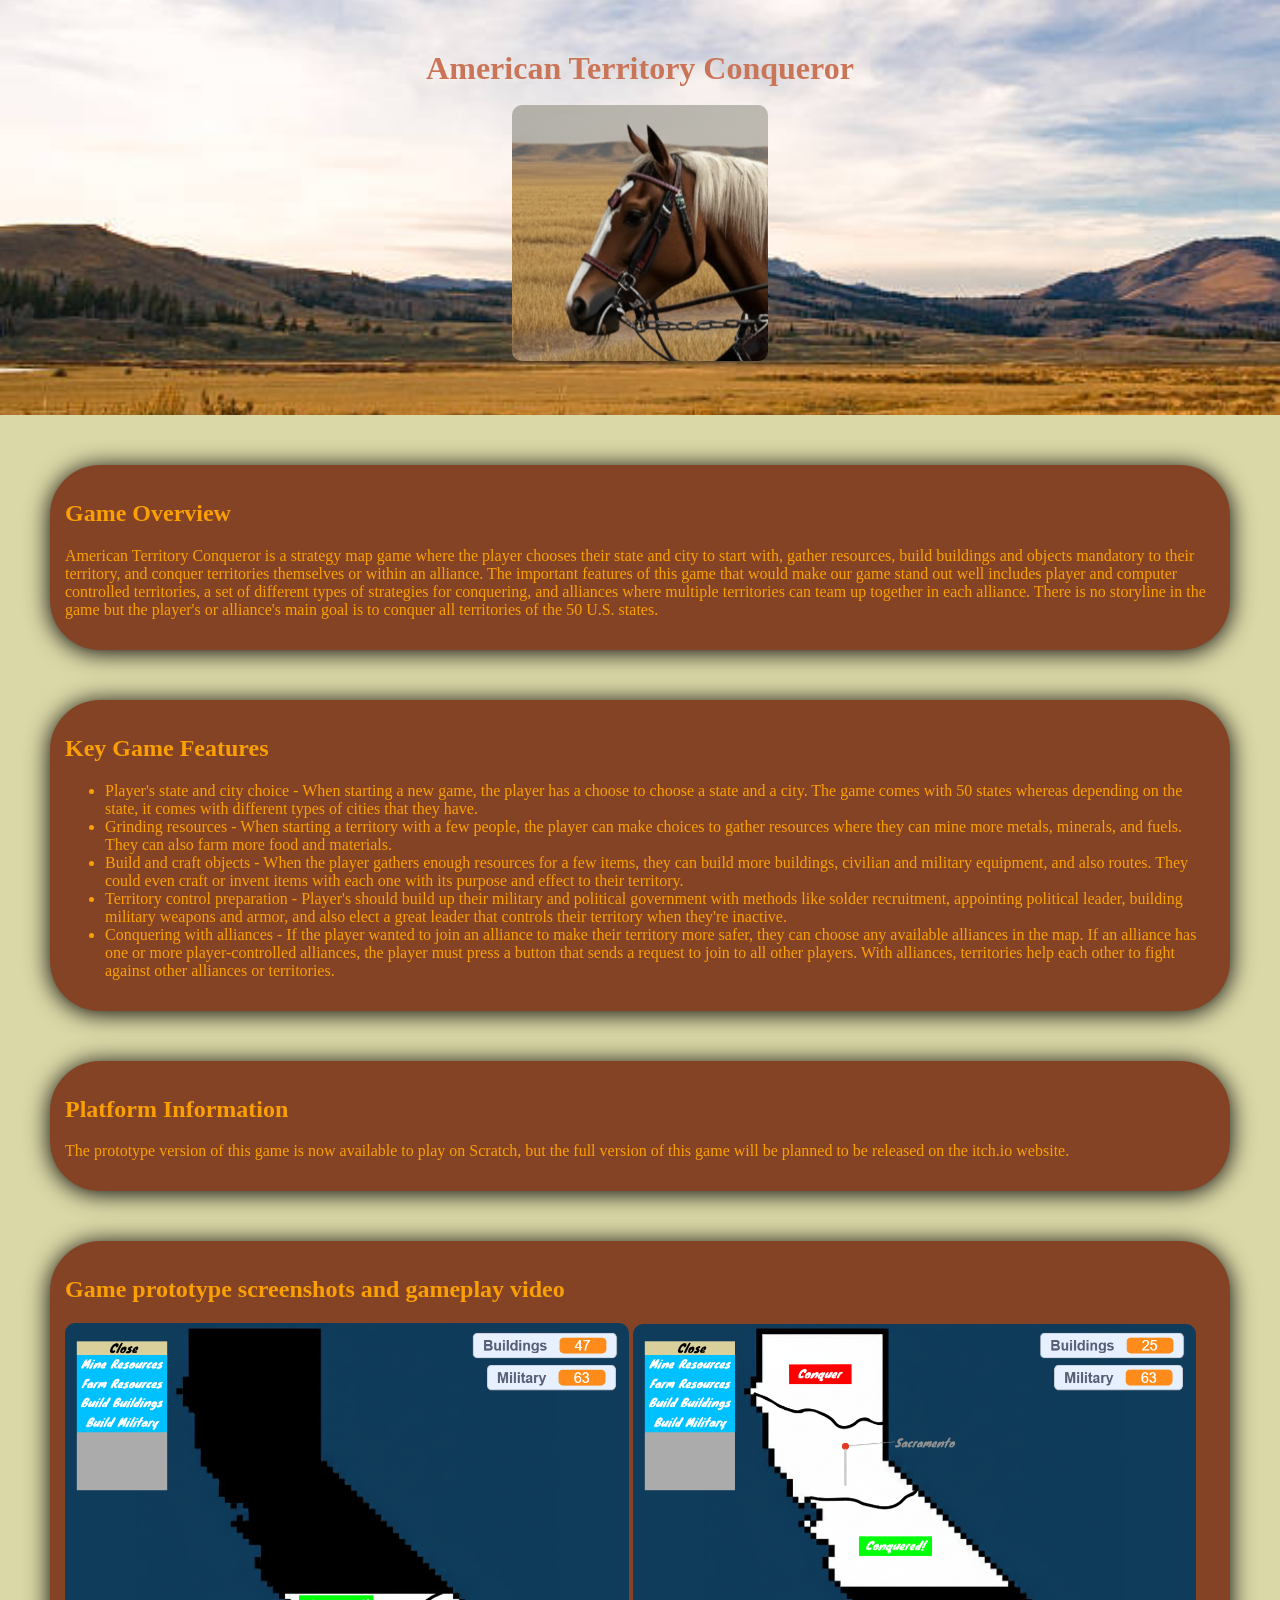
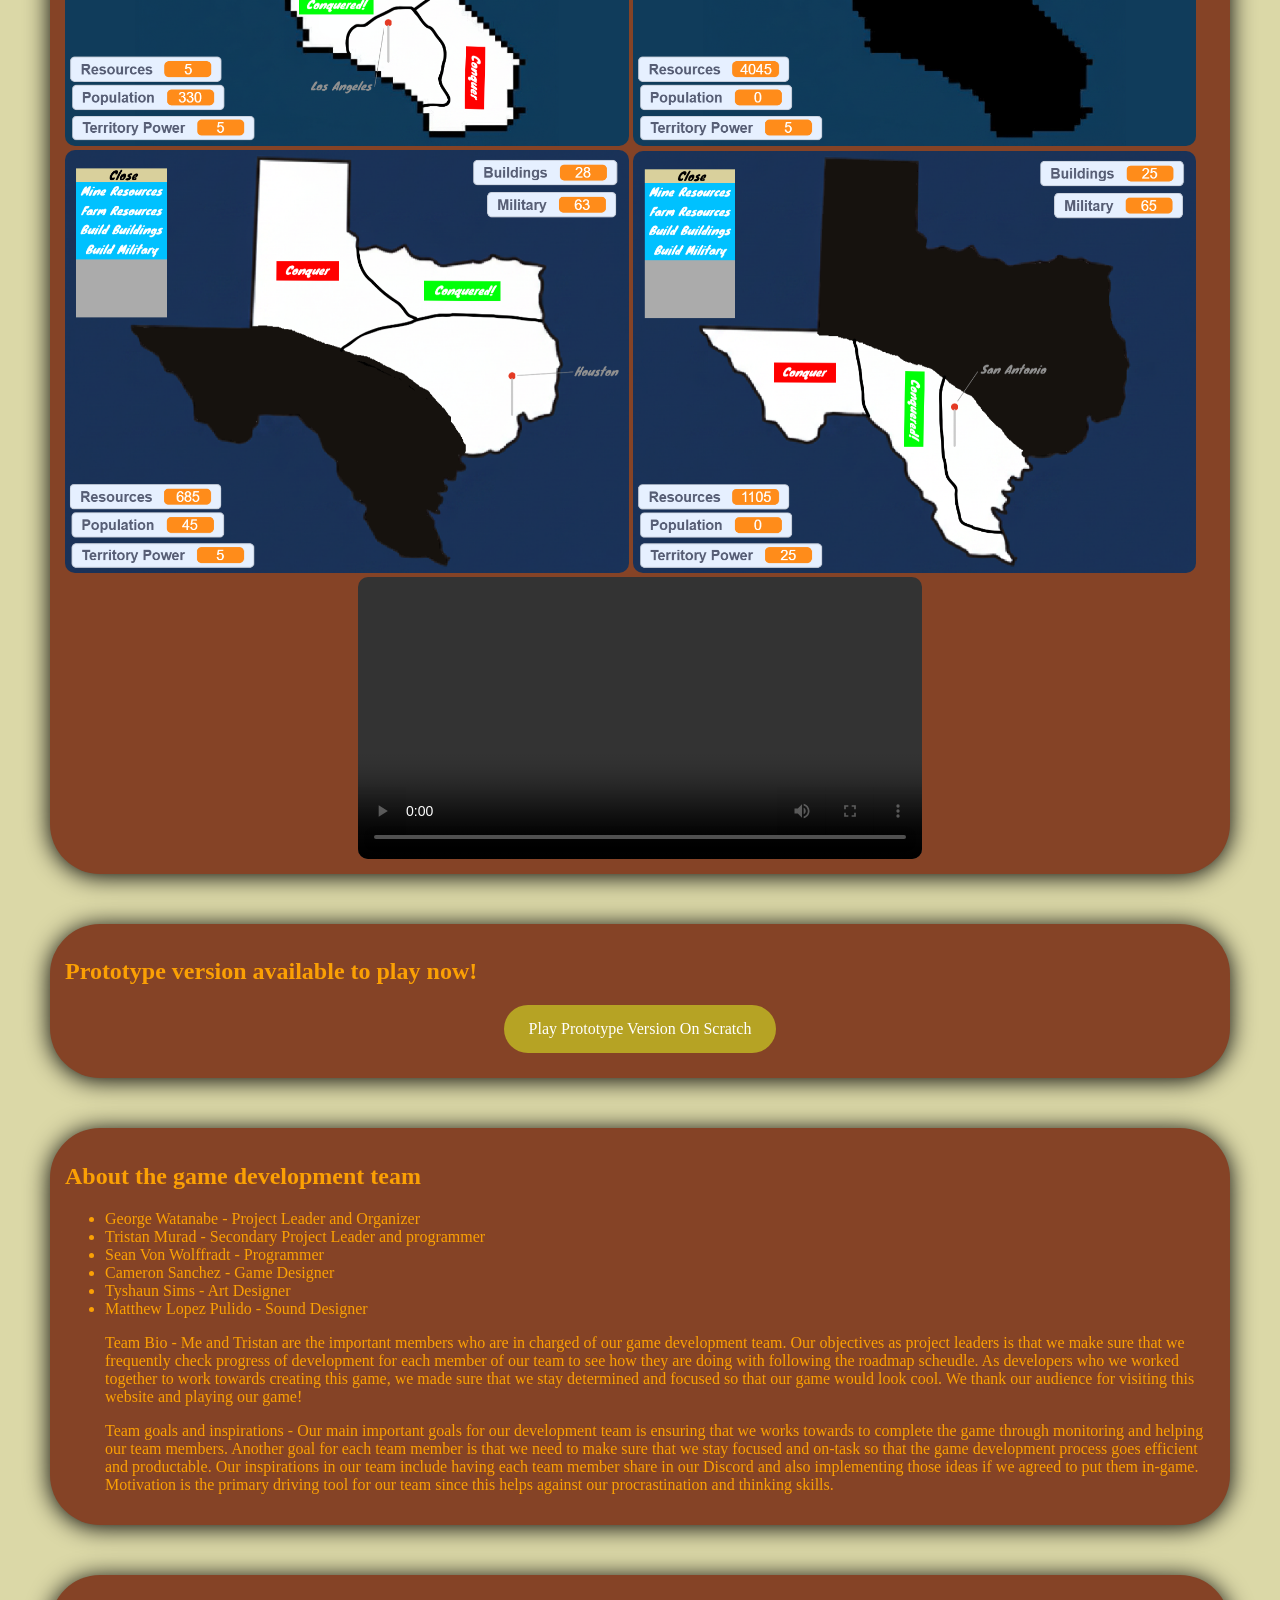
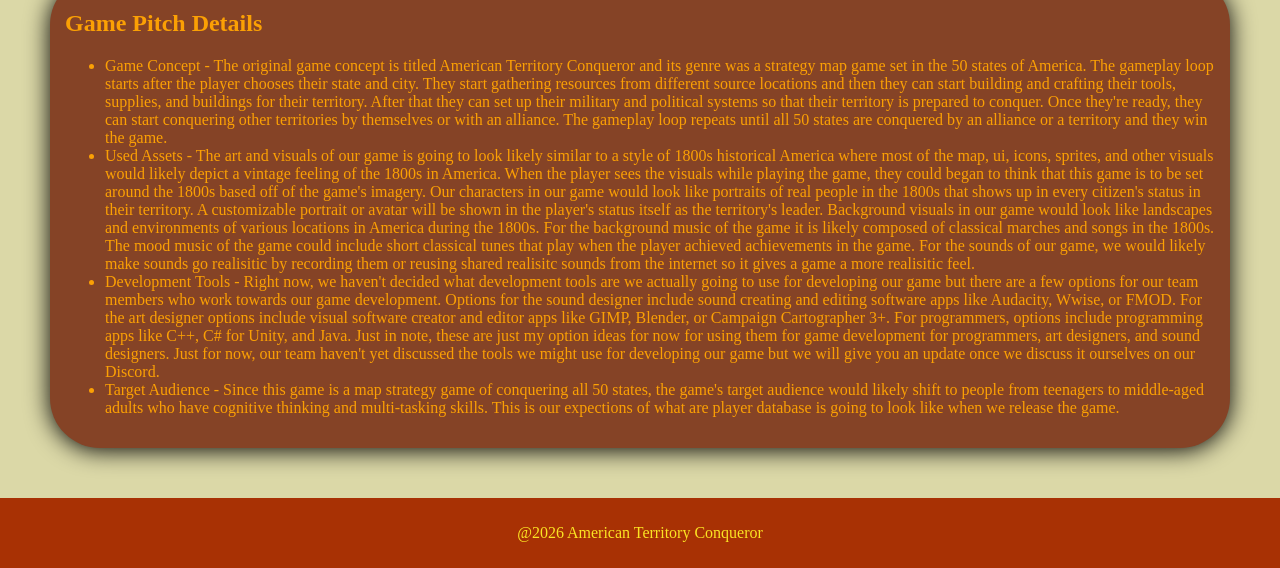
==== george's_folder/index.html @ 26ea5d7f "name edits" ====
<!DOCTYPE html>
<html lang="en">
<head>
    <meta charset="UTF-8">
    <meta name="viewport" content="width=device-width, initial-scale=1.0">
    <title>American Territory Conquerer</title>
    <link rel="stylesheet" href="styles.css">
</head>
<body>
    <header>
        <h1>American Territory Conqueror</h1>
        <br>
        <img src="horse_logo.png" alt="Horse Logo">
    </header>
    <section>
        <h2>Game Overview</h2>
        <p>
          American Territory Conqueror is a strategy map game where the 
          player chooses their state and city to start with, gather 
          resources, build buildings and objects mandatory to their 
          territory, and conquer territories themselves or within an 
          alliance. The important features of this game that would make 
          our game stand out well includes player and computer controlled
          territories, a set of different types of strategies for 
          conquering, and alliances where multiple territories can team
          up together in each alliance. There is no storyline in the game
          but the player's or alliance's main goal is to conquer all
          territories of the 50 U.S. states.
        </p>
    </section>
    <section>
        <h2>Key Game Features</h2>
        <ul>
            <li>
              Player's state and city choice - When starting a new game,
              the player has a choose to choose a state and a city. The 
              game comes with 50 states whereas depending on the state, 
              it comes with different types of cities that they have.
            </li>
            <li>
              Grinding resources - When starting a territory with a
              few people, the player can make choices to gather
              resources where they can mine more metals, minerals,
              and fuels. They can also farm more food and materials.
            </li>
            <li>
              Build and craft objects - When the player gathers enough
              resources for a few items, they can build more buildings, 
              civilian and military equipment, and also routes. They could 
              even craft or invent items with each one with its purpose and 
              effect to their territory.
            </li>
            <li>
              Territory control preparation - Player's should build up
              their military and political government with methods like
              solder recruitment, appointing political leader, building
              military weapons and armor, and also elect a great leader 
              that controls their territory when they're inactive.
            </li>
            <li>
              Conquering with alliances - If the player wanted to join an
              alliance to make their territory more safer, they can choose 
              any available alliances in the map. If an alliance has one or 
              more player-controlled alliances, the player must press a
              button that sends a request to join to all other players. 
              With alliances, territories help each other to fight against 
              other alliances or territories.
            </li>
        </ul>
    </section>
    <section>
        <h2>Platform Information</h2>
        <p>
          The prototype version of this game is now available to play
          on Scratch, but the full version of this game will be planned
          to be released on the itch.io website.
        </p>
    </section>
    <section>
        <h2>Game prototype screenshots and gameplay video</h2>
        <img src="socal_map.png" alt="SoCal Map">
        <img src="norcal_map.png" alt="NorCal Map">
        <img src="north_texas_map.png" alt="North Texas Map">
        <img src="south_texas_map.png" alt="South Texas Map">
        <video controls>
            <source src="norcal_map_gameplay.mp4" type="video/mp4">
        </video>
    </section>
    <section>
        <h2>Prototype version available to play now!</h2>
        <a href="https://scratch.mit.edu/projects/1305950537/" target="_blank">Play Prototype Version On Scratch</a>
    </section>
    <section>
        <h2>About the game development team</h2>
        <ul>
            <li>George Watanabe - Project Leader and Organizer</li>
            <li>Tristan Murad - Secondary Project Leader and programmer</li>
            <li>Sean Von Wolffradt - Programmer</li>
            <li>Cameron Sanchez - Game Designer</li>
            <li>Tyshaun Sims - Art Designer</li>
            <li>Matthew Lopez Pulido - Sound Designer</li>
            <p>
              Team Bio - Me and Tristan are the important members who
              are in charged of our game development team. Our objectives 
              as project leaders is that we make sure that we frequently 
              check progress of development for each member of our team to 
              see how they are doing with following the roadmap scheudle. 
              As developers who we worked together to work towards creating 
              this game, we made sure that we stay determined and focused so 
              that our game would look cool. We thank our audience for 
              visiting this website and playing our game!
            </p>
            <p>
              Team goals and inspirations - Our main important goals for our 
              development team is ensuring that we works towards to complete the 
              game through monitoring and helping our team members. Another goal 
              for each team member is that we need to make sure that we stay focused 
              and on-task so that the game development process goes efficient and 
              productable. Our inspirations in our team include having each team 
              member share in our Discord and also implementing those ideas if we 
              agreed to put them in-game. Motivation is the primary driving tool 
              for our team since this helps against our procrastination and thinking 
              skills.
            </p>
        </ul>
    </section>
    <section>
        <h2>Game Pitch Details</h2>
        <ul>
            <li>
              Game Concept - The original game concept is titled American Territory 
              Conqueror and its genre was a strategy map game set in the 50 states 
              of America. The gameplay loop starts after the player chooses their 
              state and city. They start gathering resources from different source 
              locations and then they can start building and crafting their tools, 
              supplies, and buildings for their territory. After that they can set 
              up their military and political systems so that their territory is 
              prepared to conquer. Once they're ready, they can start conquering 
              other territories by themselves or with an alliance. The gameplay 
              loop repeats until all 50 states are conquered by an alliance or a 
              territory and they win the game.
            </li>
            <li>
              Used Assets - The art and visuals of our game is going to look
              likely similar to a style of 1800s historical America where most
              of the map, ui, icons, sprites, and other visuals would likely
              depict a vintage feeling of the 1800s in America. When the player
              sees the visuals while playing the game, they could began to think 
              that this game is to be set around the 1800s based off of the game's 
              imagery. Our characters in our game would look like portraits of real 
              people in the 1800s that shows up in every citizen's status in their
              territory. A customizable portrait or avatar will be shown in the 
              player's status itself as the territory's leader. Background visuals 
              in our game would look like landscapes and environments of various 
              locations in America during the 1800s.
              For the background music of the game it is likely composed of 
              classical marches and songs in the 1800s. The mood music of the game 
              could include short classical tunes that play when the player achieved 
              achievements in the game. For the sounds of our game, we would likely make
              sounds go realisitic by recording them or reusing shared realisitc sounds 
              from the internet so it gives a game a more realisitic feel.</li>
            <li>
              Development Tools -  Right now, we haven't decided what development tools
              are we actually going to use for developing our game but there are a few
              options for our team members who work towards our game development. 
              Options for the sound designer include sound creating and editing software apps
              like Audacity, Wwise, or FMOD. For the art designer options include visual 
              software creator and editor apps like GIMP, Blender, or Campaign Cartographer 3+.
              For programmers, options include programming apps like C++, C# for Unity, and Java.
              Just in note, these are just my option ideas for now for using them for game development
              for programmers, art designers, and sound designers. Just for now, our team haven't yet 
              discussed the tools we might use for developing our game but we will give you an update
              once we discuss it ourselves on our Discord.
            </li>
            <li>
              Target Audience - Since this game is a map strategy game of conquering
              all 50 states, the game's target audience would likely shift to people
              from teenagers to middle-aged adults who have cognitive thinking and 
              multi-tasking skills. This is our expections of what are player 
              database is going to look like when we release the game.
            </li>
        </ul>
    </section>
    <footer>
        <p>@2026 American Territory Conqueror</p>
    </footer>
</body>
</html>
---- george's_folder/styles.css ----
/* styles.css */

body {
    font-family: Georgia, serif;
    background-color: #dbd8a7;
    margin: 0;
    padding: 0;
}

header {
    background-image: url('background.jpg');
    background-size: cover;
    background-position: center;
    background-repeat: no-repeat;
    color: #ca7558;
    text-align: center;
    padding: 50px 0;
}

header h1 {
    margin: 0;
}

section {
    padding: 15px;
    margin: 50px;
    background-color: #854326;
    border-radius: 50px;
    box-shadow: 0 2px 25px rgba(0, 0, 0, 1);
    color: #fba004;
}

footer {
    text-align: center;
    padding: 10px;
    background-color: #a83104;
    color: #fbe423;
}

img {
    max-width: 49%;
    height: auto;
    border-radius: 10px;
}

video {
    width: 49%;
    display: block;
    margin: 0px auto;
    border-radius: 10px;
}

a:link, a:visited {
  background-color: #b6a324;
  color: white;
  padding: 15px 25px;
  text-align: center;
  text-decoration: none;
  display: inline-block;
}

a:hover, a:active {
  background-color: #dec362;
}

a[href*="scratch.mit.edu"] {
  display: block;
  width: fit-content;
  margin: 10px auto;
  border-radius: 50px;
}
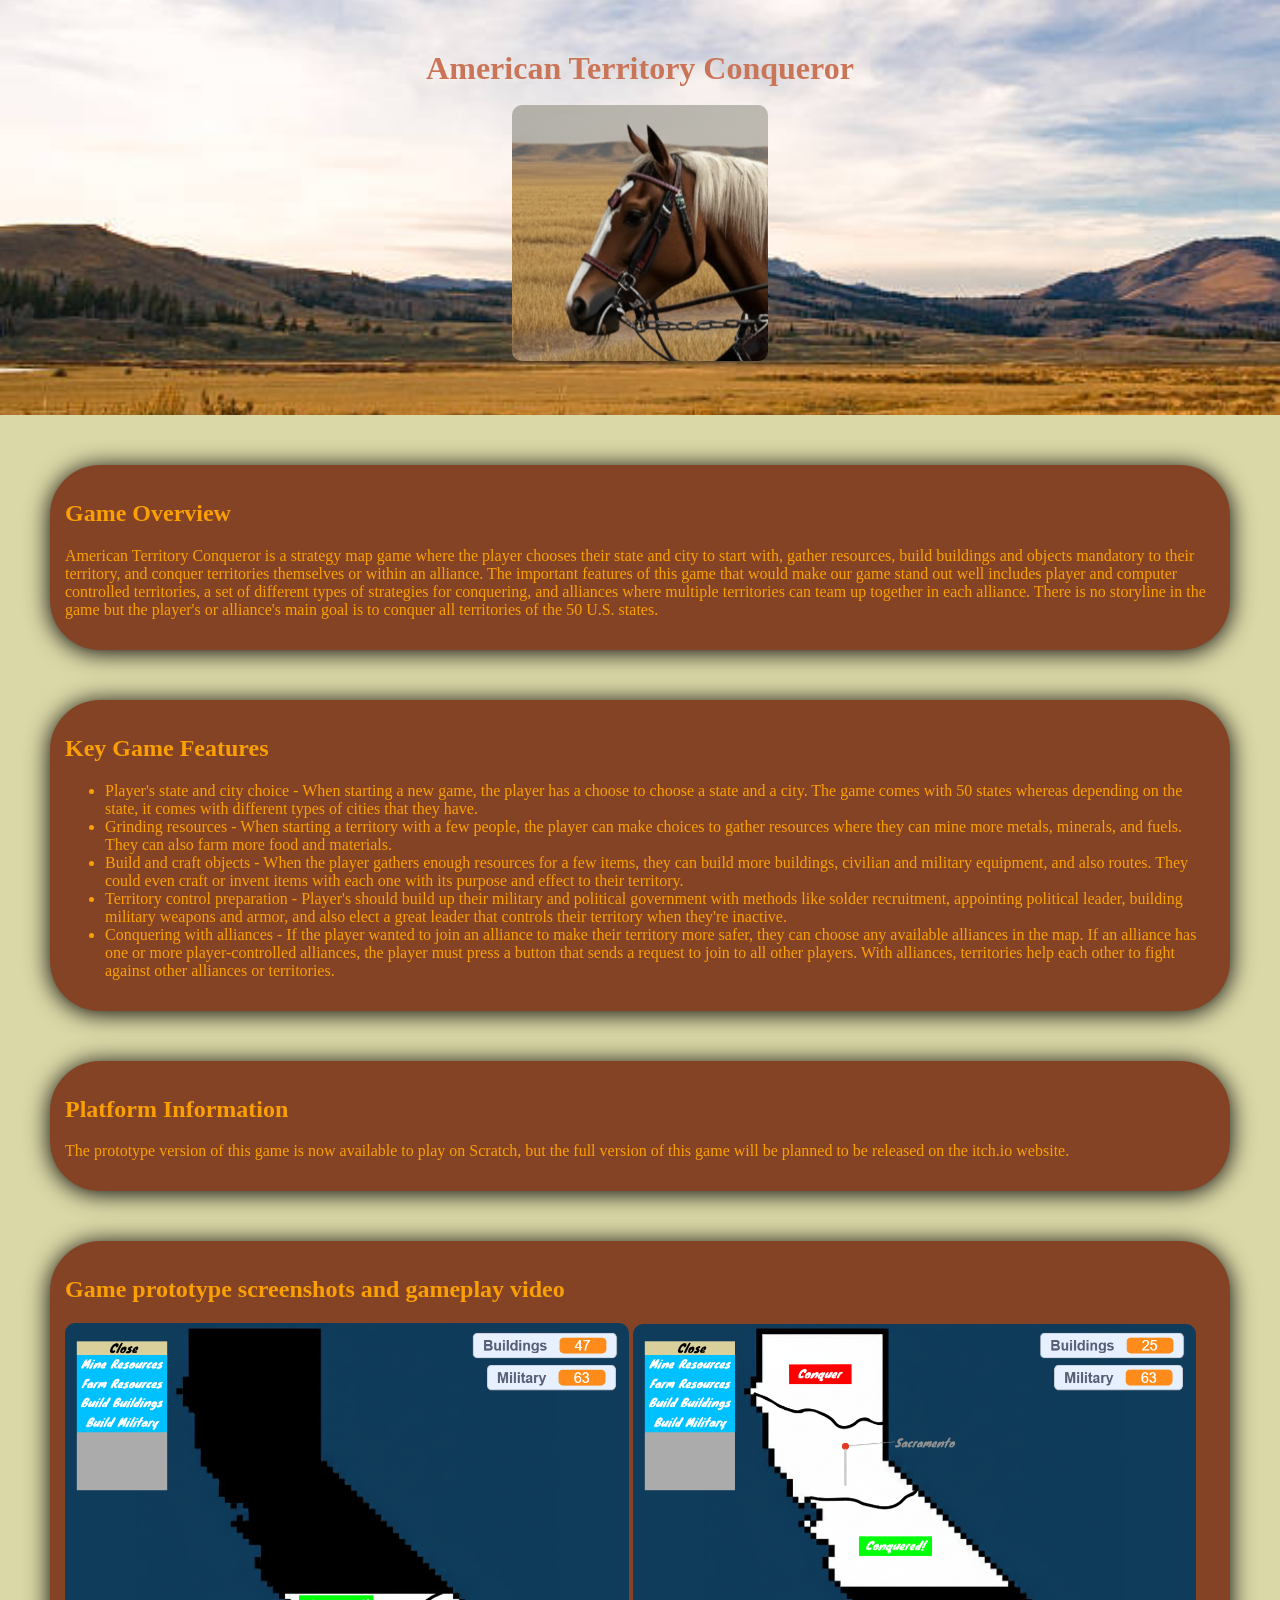
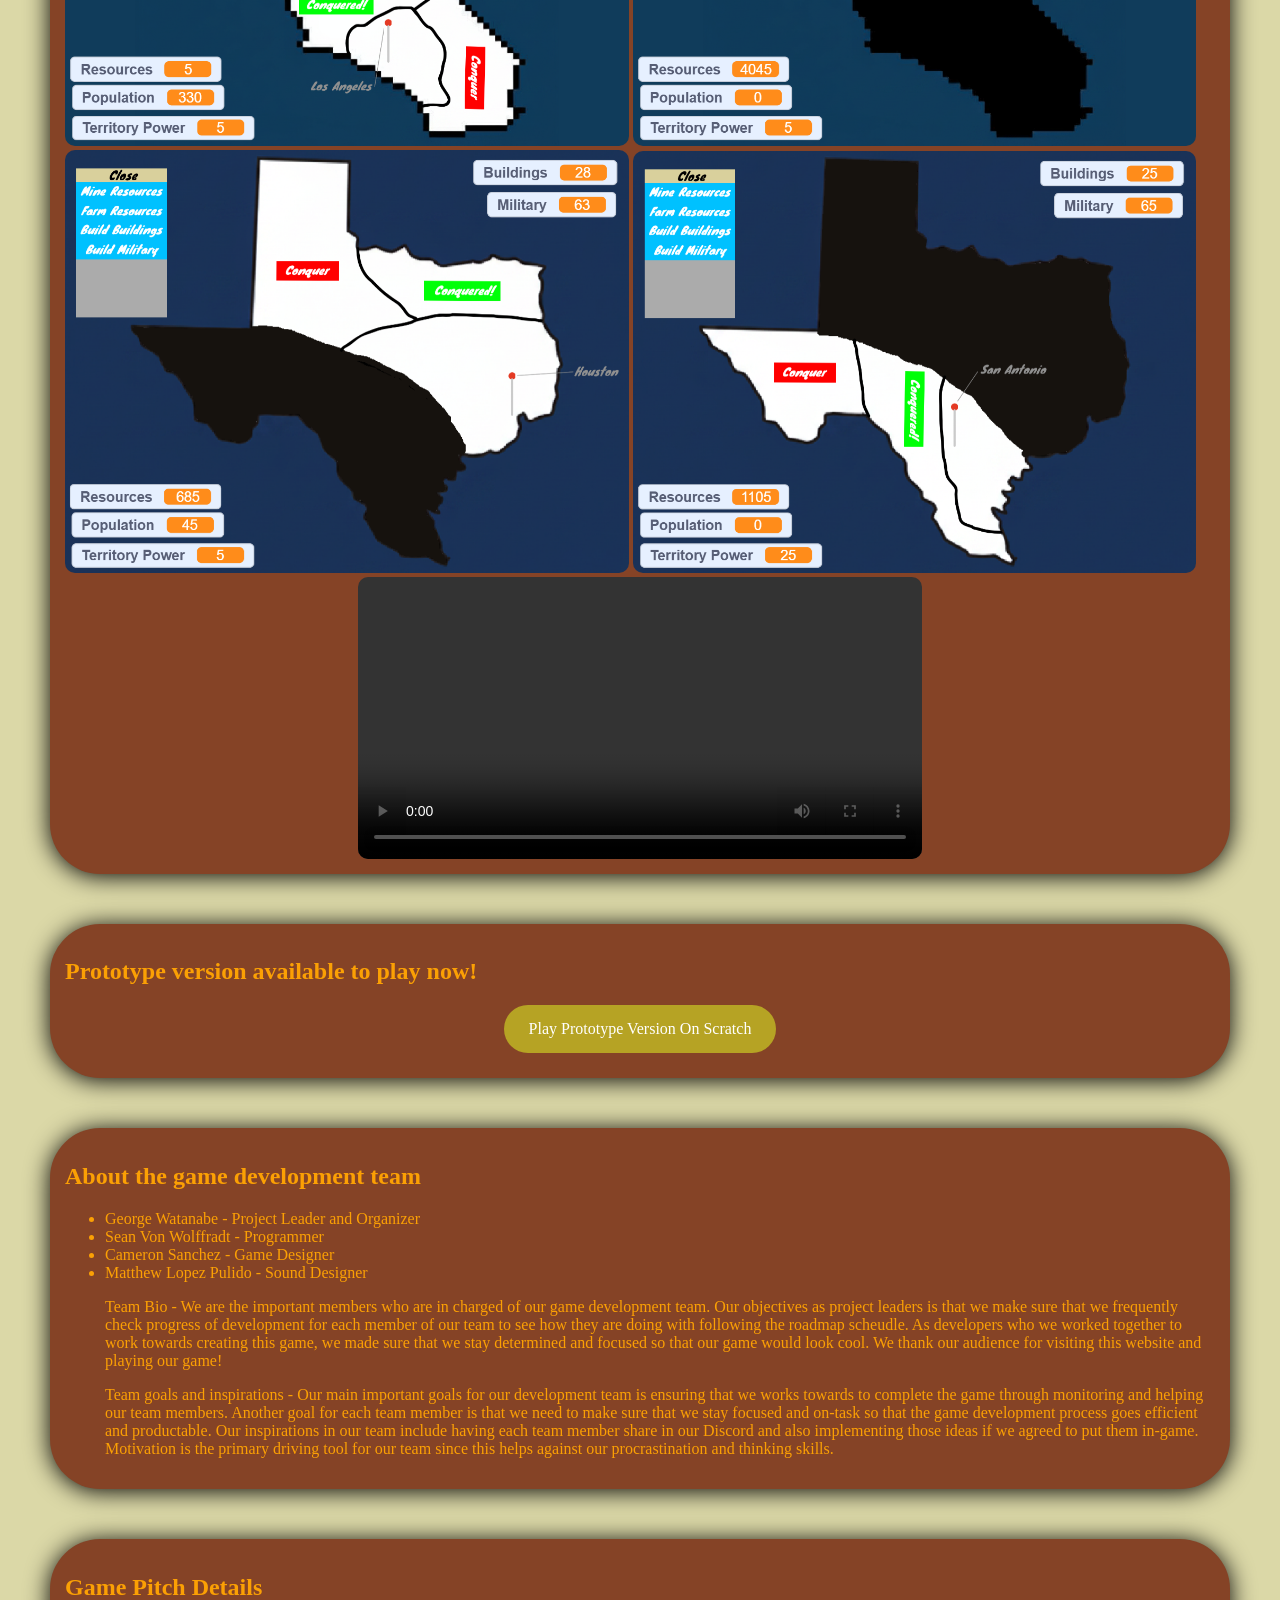
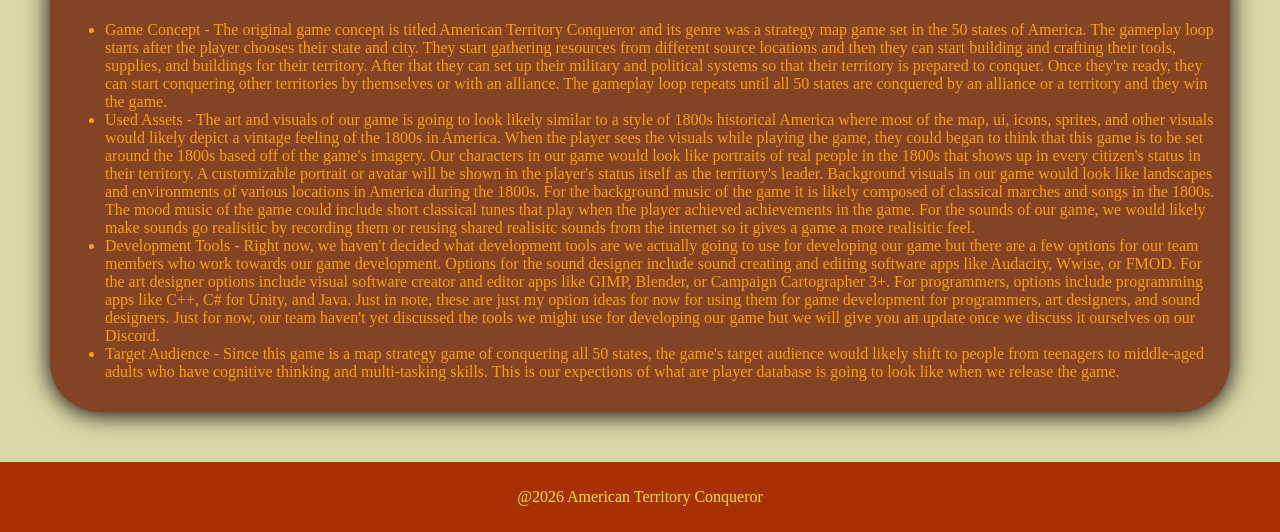
==== commit d5d644de: "Fix HTML formatting and structure" ====
--- a/george's_folder/index.html
+++ b/george's_folder/index.html
@@ -94,13 +94,11 @@
         <h2>About the game development team</h2>
         <ul>
             <li>George Watanabe - Project Leader and Organizer</li>
-            <li>Tristan Murad - Secondary Project Leader and programmer</li>
             <li>Sean Von Wolffradt - Programmer</li>
             <li>Cameron Sanchez - Game Designer</li>
-            <li>Tyshaun Sims - Art Designer</li>
             <li>Matthew Lopez Pulido - Sound Designer</li>
             <p>
-              Team Bio - Me and Tristan are the important members who
+              Team Bio - We are the important members who
               are in charged of our game development team. Our objectives 
               as project leaders is that we make sure that we frequently 
               check progress of development for each member of our team to 
